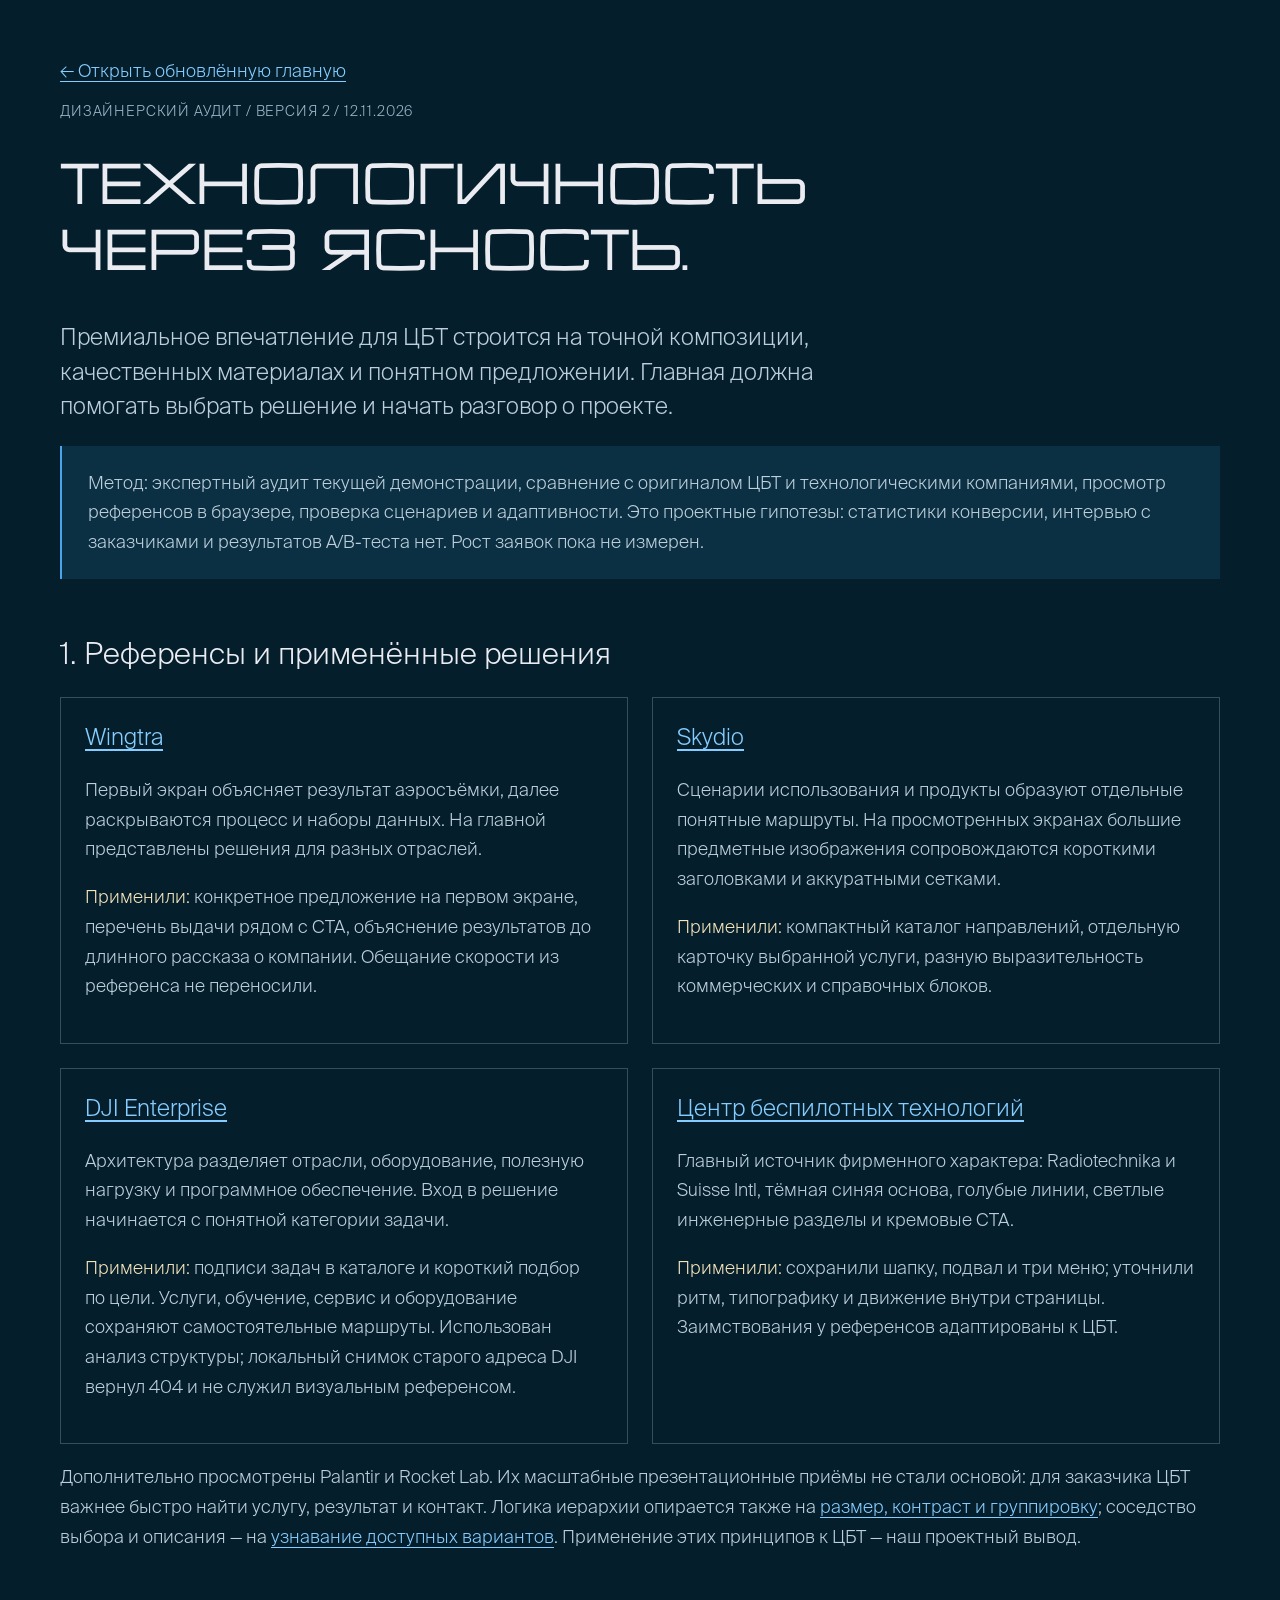
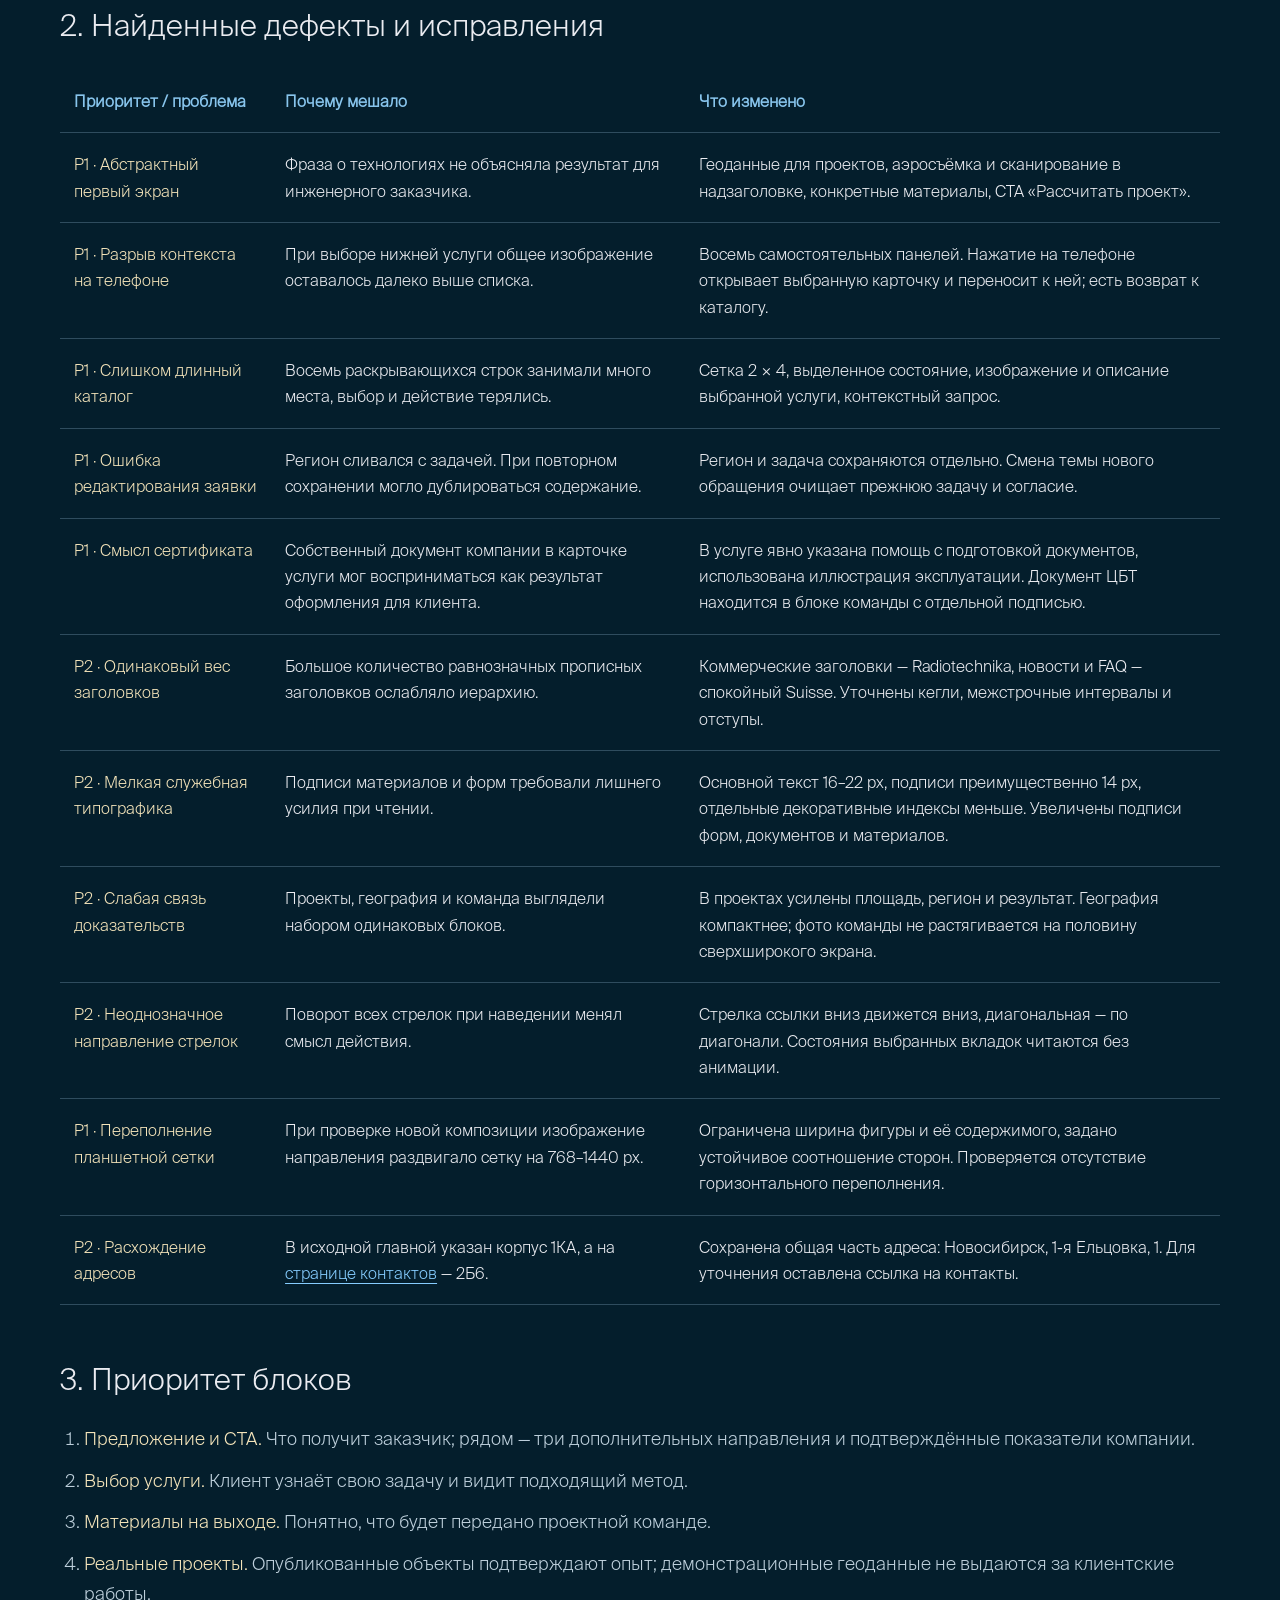
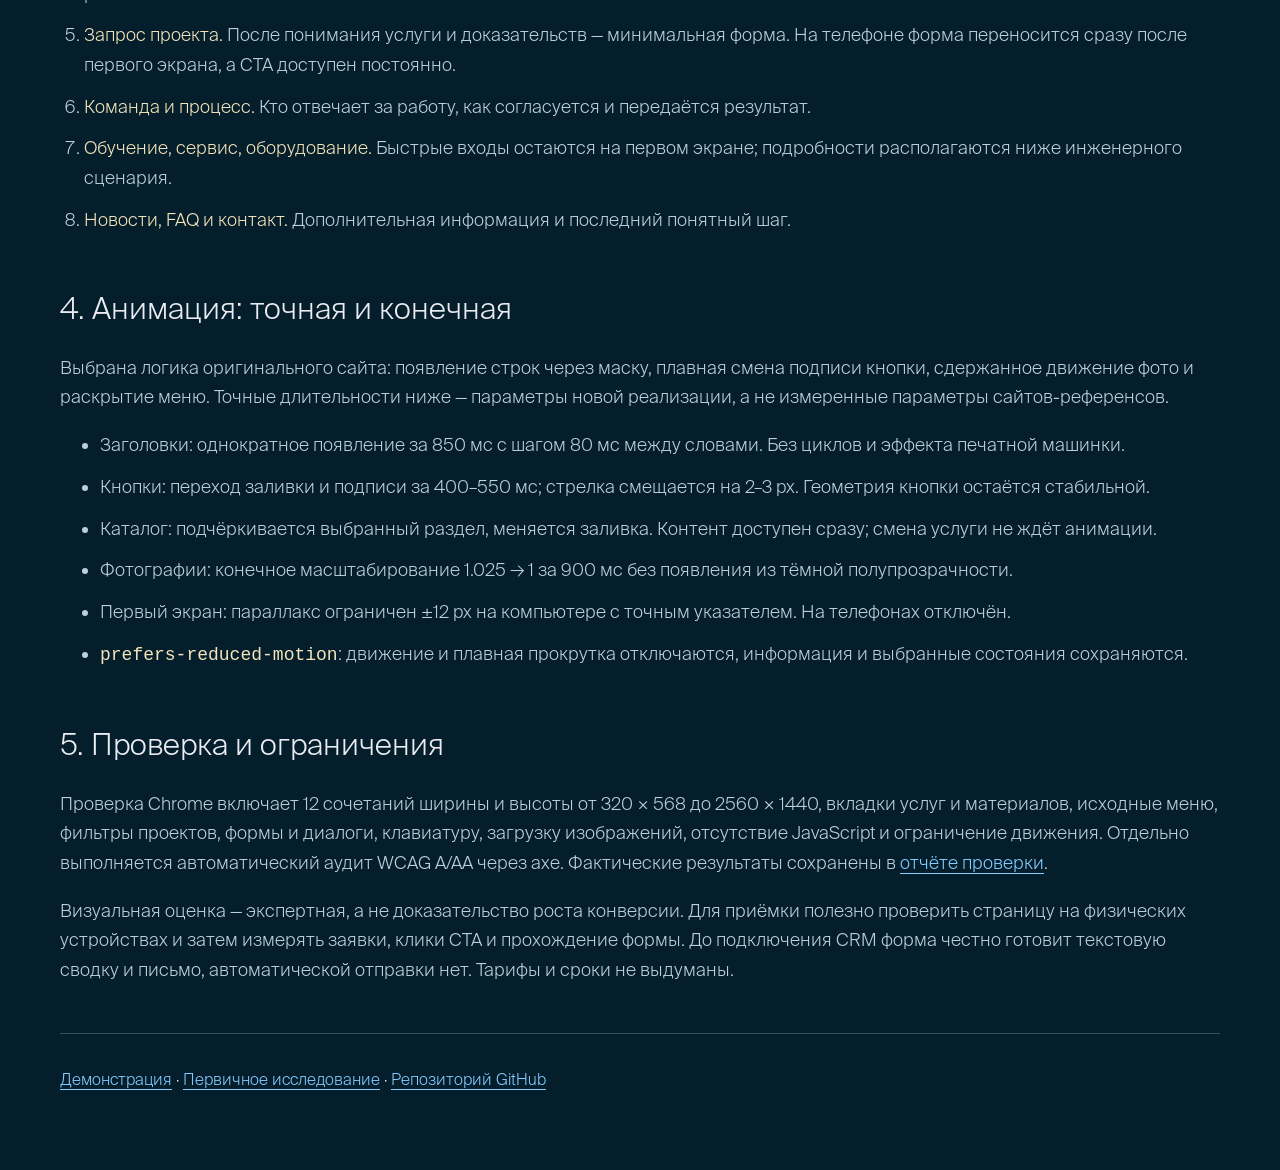
==== design-audit.html @ d155372a "Refine homepage hierarchy, service selection and responsive design" ====
<!doctype html>
<html lang="ru"><head><meta charset="utf-8"><meta name="viewport" content="width=device-width,initial-scale=1"><meta name="robots" content="noindex,nofollow"><title>ЦБТ — дизайнерский аудит и решения</title><link rel="icon" href="assets/favicon.svg"><style>
@font-face{font-family:Suisse;src:url('assets/SuisseIntl.woff2')}@font-face{font-family:Radio;src:url('assets/Radiotechnika.woff2')}*{box-sizing:border-box}body{margin:0;background:#041e2c;color:#ebecf1;font:18px/1.65 Suisse,Arial,sans-serif}main{width:min(1160px,calc(100% - 40px));margin:auto;padding:56px 0 80px}h1{font:clamp(30px,4.5vw,64px)/1.15 Radio,Arial,sans-serif;letter-spacing:-.035em;margin:32px 0}h2{font-size:30px;line-height:1.25;margin-top:56px;font-weight:400}h3{font-size:23px;line-height:1.3;font-weight:400}p,li{color:#bdcfdb}a{color:#86cdff;text-underline-offset:4px}strong{color:#f4e4ba;font-weight:400}.tag{font-size:14px;color:#9eb9ca;letter-spacing:.06em}.lead{font-size:23px;max-width:37em;line-height:1.5}.note{padding:22px 26px;background:#0c3043;border-left:2px solid #4ba5ec}.cards{display:grid;grid-template-columns:1fr 1fr;gap:24px}.card{padding:24px;border:1px solid #799bae66}.card h3{margin-top:0}.table{overflow:auto}table{border-collapse:collapse;width:100%;font-size:16px}th,td{text-align:left;vertical-align:top;border-bottom:1px solid #62829677;padding:18px 14px}th{color:#88c5ed}td:first-child{min-width:150px;color:#f4e4ba}td{min-width:210px}ol{padding-left:24px}li{margin-block:12px}code{color:#f4e4ba}footer{padding-top:32px;margin-top:48px;border-top:1px solid #779aaa66;font-size:16px}@media(max-width:680px){h1{font-size:clamp(22px,6vw,30px)}code{overflow-wrap:anywhere}.card{min-width:0}body{font-size:17px}.cards{grid-template-columns:1fr}.lead{font-size:20px}h2{font-size:27px}main{padding-top:30px}}
</style></head><body><main>
<a href="./">← Открыть обновлённую главную</a>
<p class="tag">ДИЗАЙНЕРСКИЙ АУДИТ / ВЕРСИЯ 2 / 12.11.2026</p>
<h1>Технологичность<br>через ясность.</h1>
<p class="lead">Премиальное впечатление для ЦБТ строится на точной композиции, качественных материалах и понятном предложении. Главная должна помогать выбрать решение и начать разговор о проекте.</p>
<p class="note">Метод: экспертный аудит текущей демонстрации, сравнение с оригиналом ЦБТ и технологическими компаниями, просмотр референсов в браузере, проверка сценариев и адаптивности. Это проектные гипотезы: статистики конверсии, интервью с заказчиками и результатов A/B-теста нет. Рост заявок пока не измерен.</p>

<h2>1. Референсы и применённые решения</h2>
<div class="cards">
<article class="card"><h3><a href="https://wingtra.com/">Wingtra</a></h3><p>Первый экран объясняет результат аэросъёмки, далее раскрываются процесс и наборы данных. На главной представлены решения для разных отраслей.</p><p><strong>Применили:</strong> конкретное предложение на первом экране, перечень выдачи рядом с CTA, объяснение результатов до длинного рассказа о компании. Обещание скорости из референса не переносили.</p></article>
<article class="card"><h3><a href="https://www.skydio.com/">Skydio</a></h3><p>Сценарии использования и продукты образуют отдельные понятные маршруты. На просмотренных экранах большие предметные изображения сопровождаются короткими заголовками и аккуратными сетками.</p><p><strong>Применили:</strong> компактный каталог направлений, отдельную карточку выбранной услуги, разную выразительность коммерческих и справочных блоков.</p></article>
<article class="card"><h3><a href="https://enterprise.dji.com/">DJI Enterprise</a></h3><p>Архитектура разделяет отрасли, оборудование, полезную нагрузку и программное обеспечение. Вход в решение начинается с понятной категории задачи.</p><p><strong>Применили:</strong> подписи задач в каталоге и короткий подбор по цели. Услуги, обучение, сервис и оборудование сохраняют самостоятельные маршруты. Использован анализ структуры; локальный снимок старого адреса DJI вернул 404 и не служил визуальным референсом.</p></article>
<article class="card"><h3><a href="https://uavcenter.ru/">Центр беспилотных технологий</a></h3><p>Главный источник фирменного характера: Radiotechnika и Suisse Intl, тёмная синяя основа, голубые линии, светлые инженерные разделы и кремовые CTA.</p><p><strong>Применили:</strong> сохранили шапку, подвал и три меню; уточнили ритм, типографику и движение внутри страницы. Заимствования у референсов адаптированы к ЦБТ.</p></article>
</div>
<p>Дополнительно просмотрены Palantir и Rocket Lab. Их масштабные презентационные приёмы не стали основой: для заказчика ЦБТ важнее быстро найти услугу, результат и контакт. Логика иерархии опирается также на <a href="https://www.nngroup.com/articles/visual-hierarchy-ux-definition/">размер, контраст и группировку</a>; соседство выбора и описания — на <a href="https://www.nngroup.com/articles/recognition-and-recall/">узнавание доступных вариантов</a>. Применение этих принципов к ЦБТ — наш проектный вывод.</p>

<h2>2. Найденные дефекты и исправления</h2>
<div class="table"><table><thead><tr><th>Приоритет / проблема</th><th>Почему мешало</th><th>Что изменено</th></tr></thead><tbody>
<tr><td>P1 · Абстрактный первый экран</td><td>Фраза о технологиях не объясняла результат для инженерного заказчика.</td><td>Геоданные для проектов, аэросъёмка и сканирование в надзаголовке, конкретные материалы, CTA «Рассчитать проект».</td></tr>
<tr><td>P1 · Разрыв контекста на телефоне</td><td>При выборе нижней услуги общее изображение оставалось далеко выше списка.</td><td>Восемь самостоятельных панелей. Нажатие на телефоне открывает выбранную карточку и переносит к ней; есть возврат к каталогу.</td></tr>
<tr><td>P1 · Слишком длинный каталог</td><td>Восемь раскрывающихся строк занимали много места, выбор и действие терялись.</td><td>Сетка 2 × 4, выделенное состояние, изображение и описание выбранной услуги, контекстный запрос.</td></tr>
<tr><td>P1 · Ошибка редактирования заявки</td><td>Регион сливался с задачей. При повторном сохранении могло дублироваться содержание.</td><td>Регион и задача сохраняются отдельно. Смена темы нового обращения очищает прежнюю задачу и согласие.</td></tr>
<tr><td>P1 · Смысл сертификата</td><td>Собственный документ компании в карточке услуги мог восприниматься как результат оформления для клиента.</td><td>В услуге явно указана помощь с подготовкой документов, использована иллюстрация эксплуатации. Документ ЦБТ находится в блоке команды с отдельной подписью.</td></tr>
<tr><td>P2 · Одинаковый вес заголовков</td><td>Большое количество равнозначных прописных заголовков ослабляло иерархию.</td><td>Коммерческие заголовки — Radiotechnika, новости и FAQ — спокойный Suisse. Уточнены кегли, межстрочные интервалы и отступы.</td></tr>
<tr><td>P2 · Мелкая служебная типографика</td><td>Подписи материалов и форм требовали лишнего усилия при чтении.</td><td>Основной текст 16–22 px, подписи преимущественно 14 px, отдельные декоративные индексы меньше. Увеличены подписи форм, документов и материалов.</td></tr>
<tr><td>P2 · Слабая связь доказательств</td><td>Проекты, география и команда выглядели набором одинаковых блоков.</td><td>В проектах усилены площадь, регион и результат. География компактнее; фото команды не растягивается на половину сверхширокого экрана.</td></tr>
<tr><td>P2 · Неоднозначное направление стрелок</td><td>Поворот всех стрелок при наведении менял смысл действия.</td><td>Стрелка ссылки вниз движется вниз, диагональная — по диагонали. Состояния выбранных вкладок читаются без анимации.</td></tr>
<tr><td>P1 · Переполнение планшетной сетки</td><td>При проверке новой композиции изображение направления раздвигало сетку на 768–1440 px.</td><td>Ограничена ширина фигуры и её содержимого, задано устойчивое соотношение сторон. Проверяется отсутствие горизонтального переполнения.</td></tr>
<tr><td>P2 · Расхождение адресов</td><td>В исходной главной указан корпус 1КА, а на <a href="https://uavcenter.ru/contacts/">странице контактов</a> — 2Б6.</td><td>Сохранена общая часть адреса: Новосибирск, 1-я Ельцовка, 1. Для уточнения оставлена ссылка на контакты.</td></tr></tbody></table></div>

<h2>3. Приоритет блоков</h2>
<ol>
<li><strong>Предложение и CTA.</strong> Что получит заказчик; рядом — три дополнительных направления и подтверждённые показатели компании.</li>
<li><strong>Выбор услуги.</strong> Клиент узнаёт свою задачу и видит подходящий метод.</li>
<li><strong>Материалы на выходе.</strong> Понятно, что будет передано проектной команде.</li>
<li><strong>Реальные проекты.</strong> Опубликованные объекты подтверждают опыт; демонстрационные геоданные не выдаются за клиентские работы.</li>
<li><strong>Запрос проекта.</strong> После понимания услуги и доказательств — минимальная форма. На телефоне форма переносится сразу после первого экрана, а CTA доступен постоянно.</li>
<li><strong>Команда и процесс.</strong> Кто отвечает за работу, как согласуется и передаётся результат.</li>
<li><strong>Обучение, сервис, оборудование.</strong> Быстрые входы остаются на первом экране; подробности располагаются ниже инженерного сценария.</li>
<li><strong>Новости, FAQ и контакт.</strong> Дополнительная информация и последний понятный шаг.</li>
</ol>

<h2>4. Анимация: точная и конечная</h2>
<p>Выбрана логика оригинального сайта: появление строк через маску, плавная смена подписи кнопки, сдержанное движение фото и раскрытие меню. Точные длительности ниже — параметры новой реализации, а не измеренные параметры сайтов-референсов.</p>
<ul>
<li>Заголовки: однократное появление за 850 мс с шагом 80 мс между словами. Без циклов и эффекта печатной машинки.</li>
<li>Кнопки: переход заливки и подписи за 400–550 мс; стрелка смещается на 2–3 px. Геометрия кнопки остаётся стабильной.</li>
<li>Каталог: подчёркивается выбранный раздел, меняется заливка. Контент доступен сразу; смена услуги не ждёт анимации.</li>
<li>Фотографии: конечное масштабирование 1.025 → 1 за 900 мс без появления из тёмной полупрозрачности.</li>
<li>Первый экран: параллакс ограничен ±12 px на компьютере с точным указателем. На телефонах отключён.</li>
<li><code>prefers-reduced-motion</code>: движение и плавная прокрутка отключаются, информация и выбранные состояния сохраняются.</li>
</ul>

<h2>5. Проверка и ограничения</h2>
<p>Проверка Chrome включает 12 сочетаний ширины и высоты от 320 × 568 до 2560 × 1440, вкладки услуг и материалов, исходные меню, фильтры проектов, формы и диалоги, клавиатуру, загрузку изображений, отсутствие JavaScript и ограничение движения. Отдельно выполняется автоматический аудит WCAG A/AA через axe. Фактические результаты сохранены в <a href="verification.json">отчёте проверки</a>.</p>
<p>Визуальная оценка — экспертная, а не доказательство роста конверсии. Для приёмки полезно проверить страницу на физических устройствах и затем измерять заявки, клики CTA и прохождение формы. До подключения CRM форма честно готовит текстовую сводку и письмо, автоматической отправки нет. Тарифы и сроки не выдуманы.</p>
<footer><a href="./">Демонстрация</a> · <a href="research.html">Первичное исследование</a> · <a href="https://github.com/Moriarty32/uavcenter-glavnay">Репозиторий GitHub</a></footer>
</main></body></html>
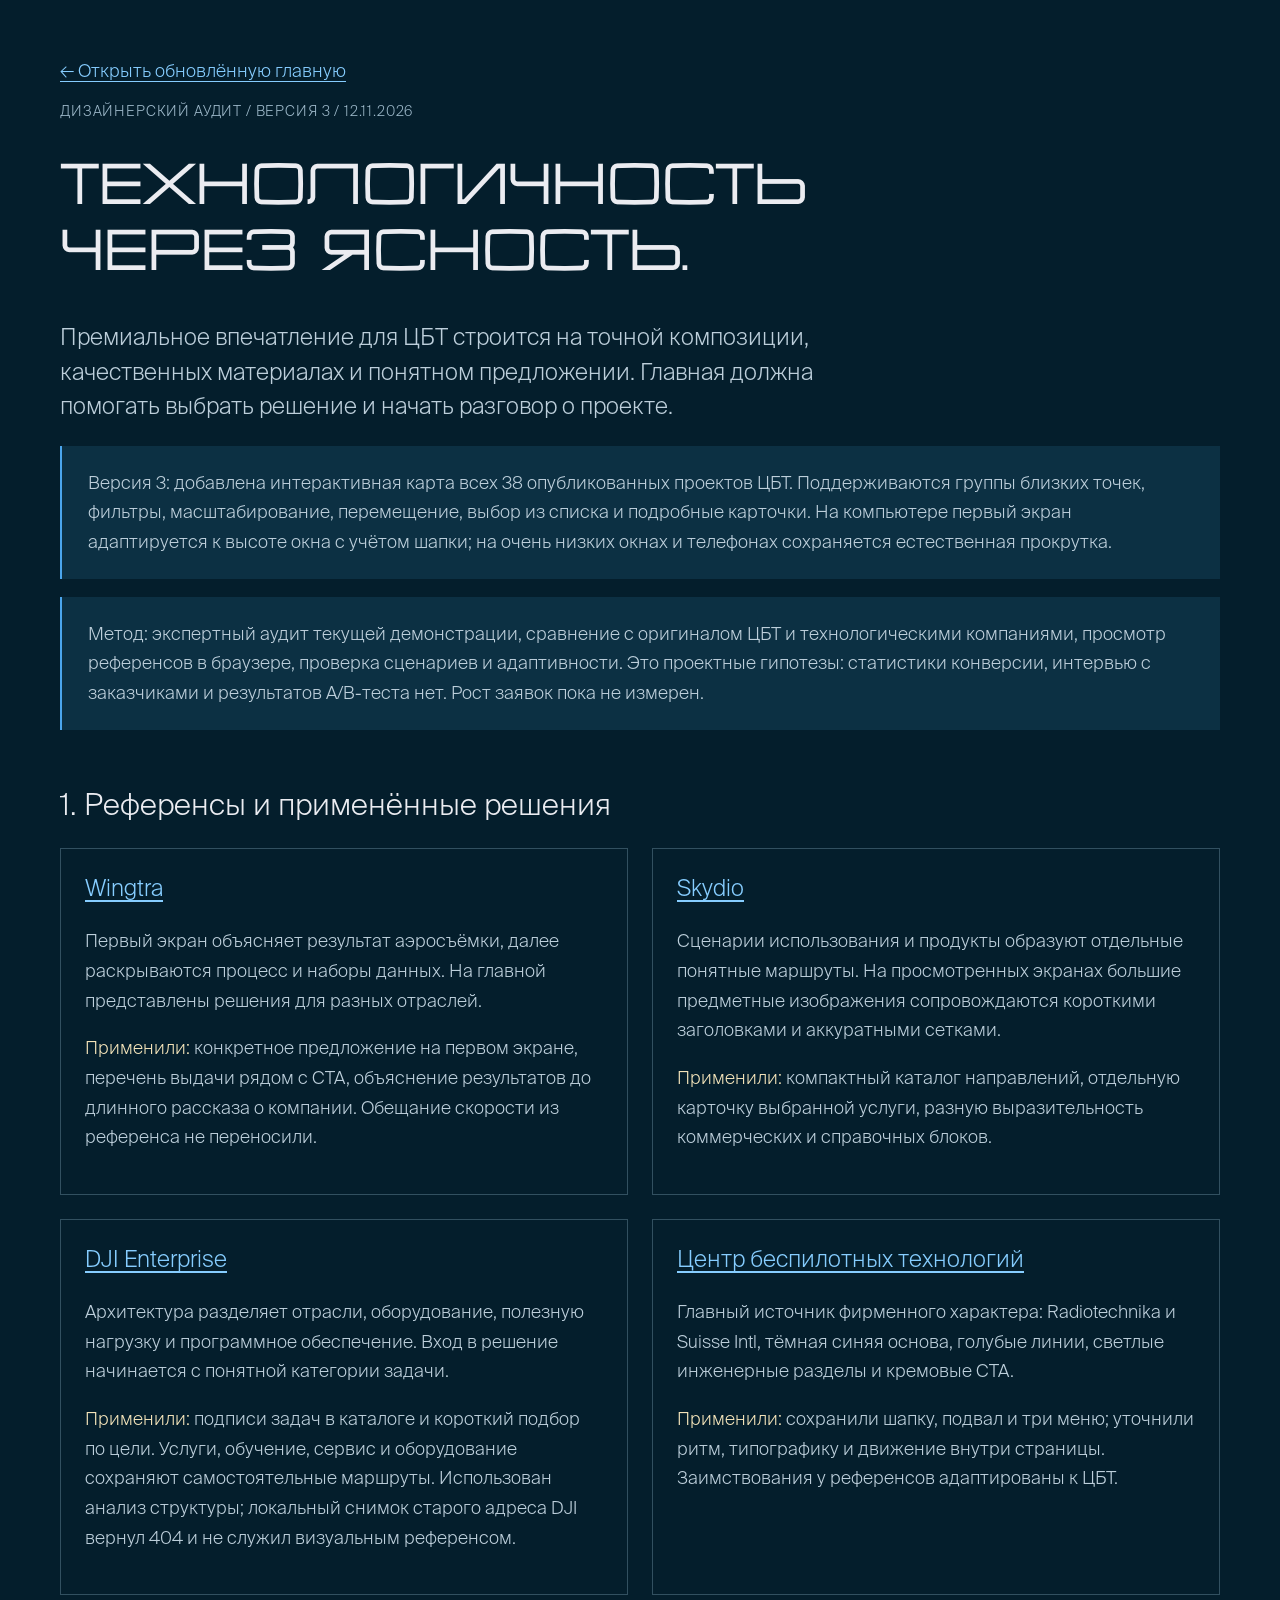
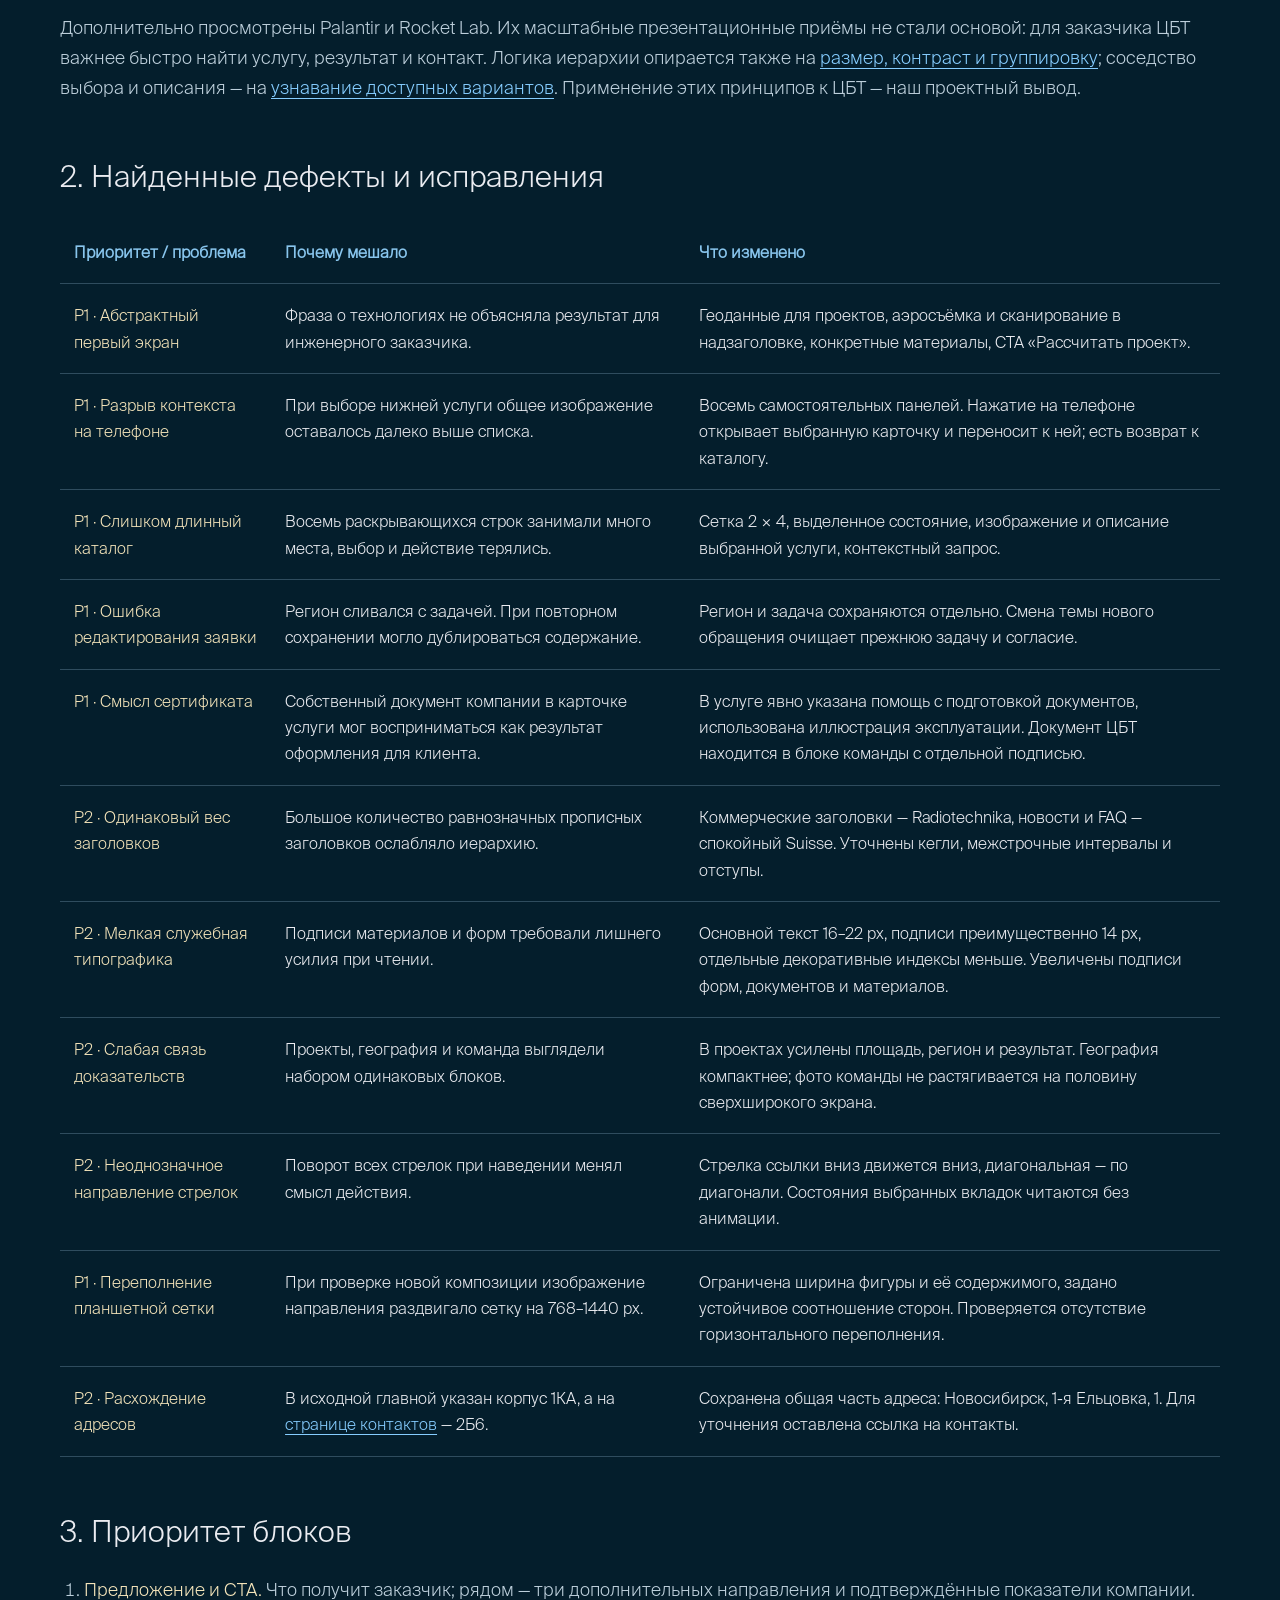
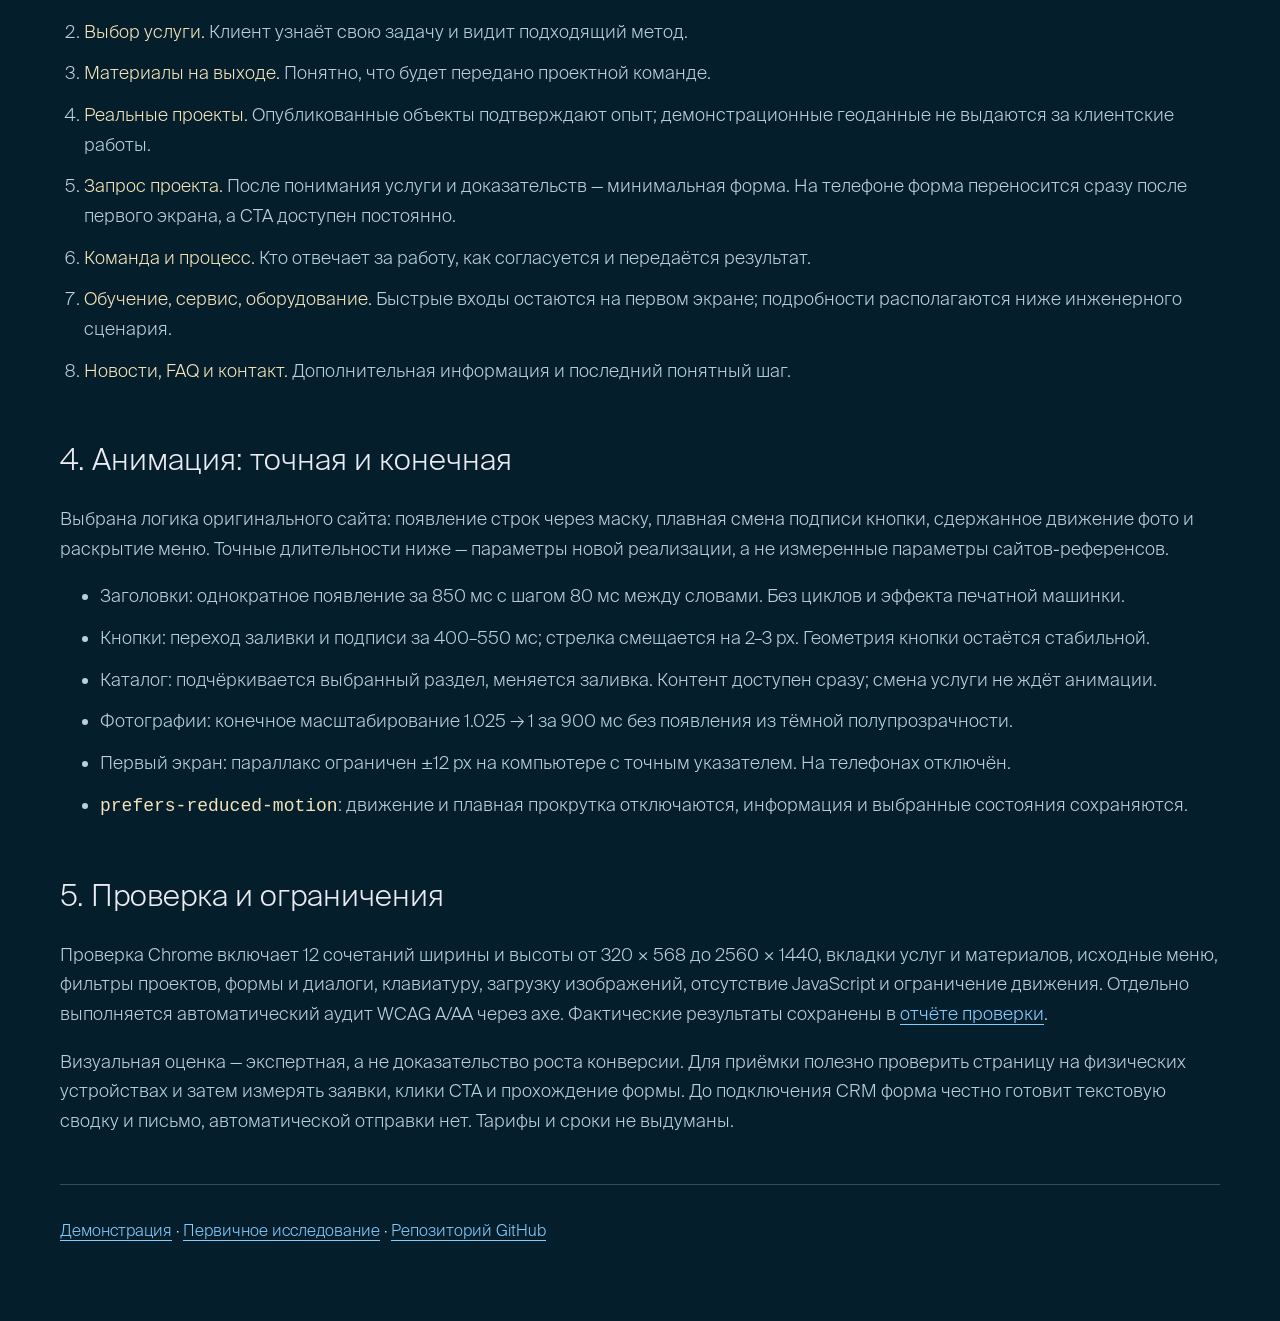
==== commit 84fac8e2: "Add interactive project geography and viewport-responsive hero" ====
--- a/design-audit.html
+++ b/design-audit.html
@@ -1,13 +1,13 @@
-<!doctype html>
-<html lang="ru"><head><meta charset="utf-8"><meta name="viewport" content="width=device-width,initial-scale=1"><meta name="robots" content="noindex,nofollow"><title>ЦБТ — дизайнерский аудит и решения</title><link rel="icon" href="assets/favicon.svg"><style>
+<!DOCTYPE html>
+
+<html lang="ru"><head><meta charset="utf-8"/><meta content="width=device-width,initial-scale=1" name="viewport"/><meta content="noindex,nofollow" name="robots"/><title>ЦБТ — дизайнерский аудит и решения</title><link href="assets/favicon.svg" rel="icon"/><style>
 @font-face{font-family:Suisse;src:url('assets/SuisseIntl.woff2')}@font-face{font-family:Radio;src:url('assets/Radiotechnika.woff2')}*{box-sizing:border-box}body{margin:0;background:#041e2c;color:#ebecf1;font:18px/1.65 Suisse,Arial,sans-serif}main{width:min(1160px,calc(100% - 40px));margin:auto;padding:56px 0 80px}h1{font:clamp(30px,4.5vw,64px)/1.15 Radio,Arial,sans-serif;letter-spacing:-.035em;margin:32px 0}h2{font-size:30px;line-height:1.25;margin-top:56px;font-weight:400}h3{font-size:23px;line-height:1.3;font-weight:400}p,li{color:#bdcfdb}a{color:#86cdff;text-underline-offset:4px}strong{color:#f4e4ba;font-weight:400}.tag{font-size:14px;color:#9eb9ca;letter-spacing:.06em}.lead{font-size:23px;max-width:37em;line-height:1.5}.note{padding:22px 26px;background:#0c3043;border-left:2px solid #4ba5ec}.cards{display:grid;grid-template-columns:1fr 1fr;gap:24px}.card{padding:24px;border:1px solid #799bae66}.card h3{margin-top:0}.table{overflow:auto}table{border-collapse:collapse;width:100%;font-size:16px}th,td{text-align:left;vertical-align:top;border-bottom:1px solid #62829677;padding:18px 14px}th{color:#88c5ed}td:first-child{min-width:150px;color:#f4e4ba}td{min-width:210px}ol{padding-left:24px}li{margin-block:12px}code{color:#f4e4ba}footer{padding-top:32px;margin-top:48px;border-top:1px solid #779aaa66;font-size:16px}@media(max-width:680px){h1{font-size:clamp(22px,6vw,30px)}code{overflow-wrap:anywhere}.card{min-width:0}body{font-size:17px}.cards{grid-template-columns:1fr}.lead{font-size:20px}h2{font-size:27px}main{padding-top:30px}}
 </style></head><body><main>
 <a href="./">← Открыть обновлённую главную</a>
-<p class="tag">ДИЗАЙНЕРСКИЙ АУДИТ / ВЕРСИЯ 2 / 12.11.2026</p>
-<h1>Технологичность<br>через ясность.</h1>
-<p class="lead">Премиальное впечатление для ЦБТ строится на точной композиции, качественных материалах и понятном предложении. Главная должна помогать выбрать решение и начать разговор о проекте.</p>
+<p class="tag">ДИЗАЙНЕРСКИЙ АУДИТ / ВЕРСИЯ 3 / 12.11.2026</p>
+<h1>Технологичность<br/>через ясность.</h1>
+<p class="lead">Премиальное впечатление для ЦБТ строится на точной композиции, качественных материалах и понятном предложении. Главная должна помогать выбрать решение и начать разговор о проекте.</p><p class="note">Версия 3: добавлена интерактивная карта всех 38 опубликованных проектов ЦБТ. Поддерживаются группы близких точек, фильтры, масштабирование, перемещение, выбор из списка и подробные карточки. На компьютере первый экран адаптируется к высоте окна с учётом шапки; на очень низких окнах и телефонах сохраняется естественная прокрутка.</p>
 <p class="note">Метод: экспертный аудит текущей демонстрации, сравнение с оригиналом ЦБТ и технологическими компаниями, просмотр референсов в браузере, проверка сценариев и адаптивности. Это проектные гипотезы: статистики конверсии, интервью с заказчиками и результатов A/B-теста нет. Рост заявок пока не измерен.</p>
-
 <h2>1. Референсы и применённые решения</h2>
 <div class="cards">
 <article class="card"><h3><a href="https://wingtra.com/">Wingtra</a></h3><p>Первый экран объясняет результат аэросъёмки, далее раскрываются процесс и наборы данных. На главной представлены решения для разных отраслей.</p><p><strong>Применили:</strong> конкретное предложение на первом экране, перечень выдачи рядом с CTA, объяснение результатов до длинного рассказа о компании. Обещание скорости из референса не переносили.</p></article>
@@ -16,7 +16,6 @@
 <article class="card"><h3><a href="https://uavcenter.ru/">Центр беспилотных технологий</a></h3><p>Главный источник фирменного характера: Radiotechnika и Suisse Intl, тёмная синяя основа, голубые линии, светлые инженерные разделы и кремовые CTA.</p><p><strong>Применили:</strong> сохранили шапку, подвал и три меню; уточнили ритм, типографику и движение внутри страницы. Заимствования у референсов адаптированы к ЦБТ.</p></article>
 </div>
 <p>Дополнительно просмотрены Palantir и Rocket Lab. Их масштабные презентационные приёмы не стали основой: для заказчика ЦБТ важнее быстро найти услугу, результат и контакт. Логика иерархии опирается также на <a href="https://www.nngroup.com/articles/visual-hierarchy-ux-definition/">размер, контраст и группировку</a>; соседство выбора и описания — на <a href="https://www.nngroup.com/articles/recognition-and-recall/">узнавание доступных вариантов</a>. Применение этих принципов к ЦБТ — наш проектный вывод.</p>
-
 <h2>2. Найденные дефекты и исправления</h2>
 <div class="table"><table><thead><tr><th>Приоритет / проблема</th><th>Почему мешало</th><th>Что изменено</th></tr></thead><tbody>
 <tr><td>P1 · Абстрактный первый экран</td><td>Фраза о технологиях не объясняла результат для инженерного заказчика.</td><td>Геоданные для проектов, аэросъёмка и сканирование в надзаголовке, конкретные материалы, CTA «Рассчитать проект».</td></tr>
@@ -30,7 +29,6 @@
 <tr><td>P2 · Неоднозначное направление стрелок</td><td>Поворот всех стрелок при наведении менял смысл действия.</td><td>Стрелка ссылки вниз движется вниз, диагональная — по диагонали. Состояния выбранных вкладок читаются без анимации.</td></tr>
 <tr><td>P1 · Переполнение планшетной сетки</td><td>При проверке новой композиции изображение направления раздвигало сетку на 768–1440 px.</td><td>Ограничена ширина фигуры и её содержимого, задано устойчивое соотношение сторон. Проверяется отсутствие горизонтального переполнения.</td></tr>
 <tr><td>P2 · Расхождение адресов</td><td>В исходной главной указан корпус 1КА, а на <a href="https://uavcenter.ru/contacts/">странице контактов</a> — 2Б6.</td><td>Сохранена общая часть адреса: Новосибирск, 1-я Ельцовка, 1. Для уточнения оставлена ссылка на контакты.</td></tr></tbody></table></div>
-
 <h2>3. Приоритет блоков</h2>
 <ol>
 <li><strong>Предложение и CTA.</strong> Что получит заказчик; рядом — три дополнительных направления и подтверждённые показатели компании.</li>
@@ -42,7 +40,6 @@
 <li><strong>Обучение, сервис, оборудование.</strong> Быстрые входы остаются на первом экране; подробности располагаются ниже инженерного сценария.</li>
 <li><strong>Новости, FAQ и контакт.</strong> Дополнительная информация и последний понятный шаг.</li>
 </ol>
-
 <h2>4. Анимация: точная и конечная</h2>
 <p>Выбрана логика оригинального сайта: появление строк через маску, плавная смена подписи кнопки, сдержанное движение фото и раскрытие меню. Точные длительности ниже — параметры новой реализации, а не измеренные параметры сайтов-референсов.</p>
 <ul>
@@ -53,7 +50,6 @@
 <li>Первый экран: параллакс ограничен ±12 px на компьютере с точным указателем. На телефонах отключён.</li>
 <li><code>prefers-reduced-motion</code>: движение и плавная прокрутка отключаются, информация и выбранные состояния сохраняются.</li>
 </ul>
-
 <h2>5. Проверка и ограничения</h2>
 <p>Проверка Chrome включает 12 сочетаний ширины и высоты от 320 × 568 до 2560 × 1440, вкладки услуг и материалов, исходные меню, фильтры проектов, формы и диалоги, клавиатуру, загрузку изображений, отсутствие JavaScript и ограничение движения. Отдельно выполняется автоматический аудит WCAG A/AA через axe. Фактические результаты сохранены в <a href="verification.json">отчёте проверки</a>.</p>
 <p>Визуальная оценка — экспертная, а не доказательство роста конверсии. Для приёмки полезно проверить страницу на физических устройствах и затем измерять заявки, клики CTA и прохождение формы. До подключения CRM форма честно готовит текстовую сводку и письмо, автоматической отправки нет. Тарифы и сроки не выдуманы.</p>
